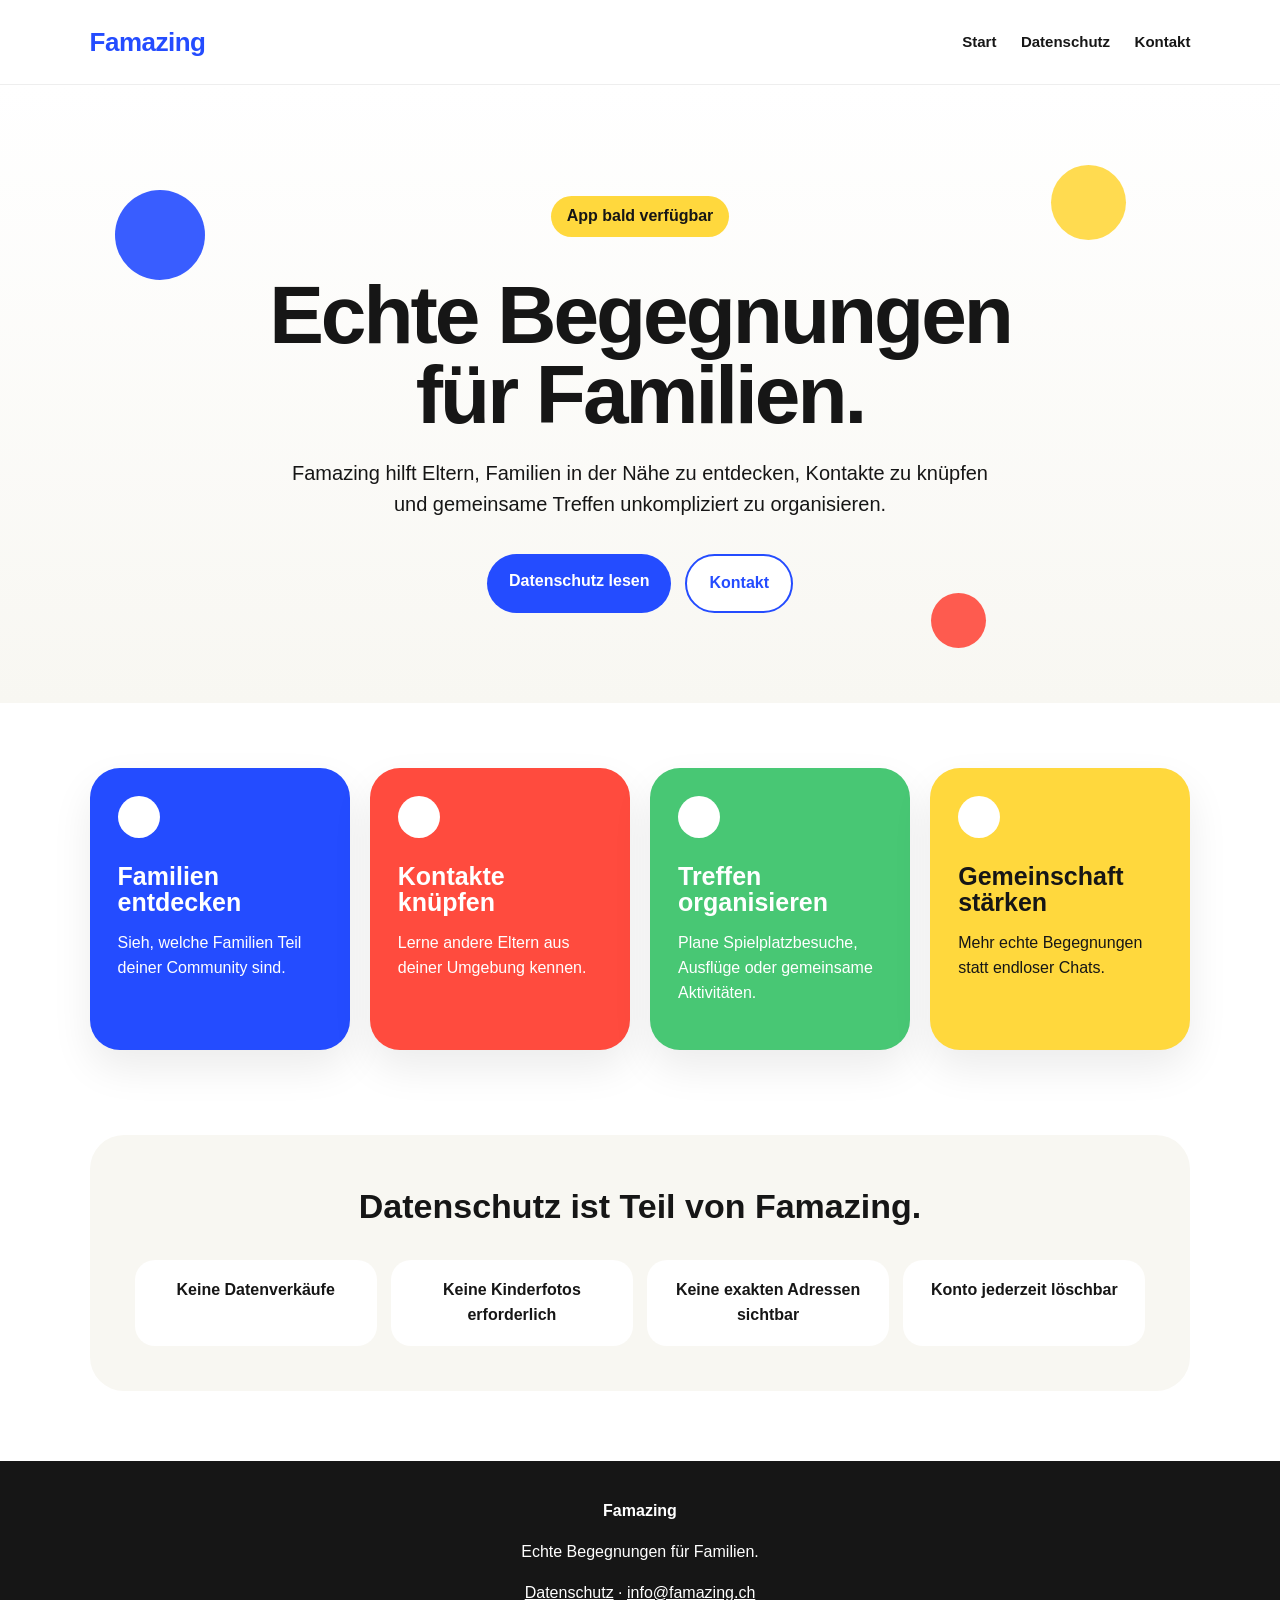
==== index.html @ 576e9fd9 "Add files via upload" ====
<!DOCTYPE html>
<html lang="de">
<head>
  <meta charset="UTF-8" />
  <meta name="viewport" content="width=device-width, initial-scale=1.0" />
  <title>Famazing – Echte Begegnungen für Familien</title>
  <meta name="description" content="Famazing bringt Familien aus der Nachbarschaft zusammen und erleichtert echte Begegnungen." />
  <link rel="stylesheet" href="style.css" />
</head>
<body>
  <header class="nav">
    <div class="brand">Famazing</div>
    <nav>
      <a href="index.html">Start</a>
      <a href="privacy.html">Datenschutz</a>
      <a href="mailto:info@famazing.ch">Kontakt</a>
    </nav>
  </header>

  <main>
    <section class="hero">
      <div class="blob blue"></div>
      <div class="blob yellow"></div>
      <div class="blob red"></div>

      <p class="eyebrow">App bald verfügbar</p>
      <h1>Echte Begegnungen für Familien.</h1>
      <p class="lead">
        Famazing hilft Eltern, Familien in der Nähe zu entdecken, Kontakte zu knüpfen
        und gemeinsame Treffen unkompliziert zu organisieren.
      </p>
      <div class="buttons">
        <a class="btn primary" href="privacy.html">Datenschutz lesen</a>
        <a class="btn secondary" href="mailto:info@famazing.ch">Kontakt</a>
      </div>
    </section>

    <section class="cards">
      <article class="card blue-card">
        <div class="icon">●</div>
        <h2>Familien entdecken</h2>
        <p>Sieh, welche Familien Teil deiner Community sind.</p>
      </article>

      <article class="card red-card">
        <div class="icon">●</div>
        <h2>Kontakte knüpfen</h2>
        <p>Lerne andere Eltern aus deiner Umgebung kennen.</p>
      </article>

      <article class="card green-card">
        <div class="icon">●</div>
        <h2>Treffen organisieren</h2>
        <p>Plane Spielplatzbesuche, Ausflüge oder gemeinsame Aktivitäten.</p>
      </article>

      <article class="card yellow-card">
        <div class="icon">●</div>
        <h2>Gemeinschaft stärken</h2>
        <p>Mehr echte Begegnungen statt endloser Chats.</p>
      </article>
    </section>

    <section class="trust">
      <h2>Datenschutz ist Teil von Famazing.</h2>
      <div class="trust-grid">
        <p>Keine Datenverkäufe</p>
        <p>Keine Kinderfotos erforderlich</p>
        <p>Keine exakten Adressen sichtbar</p>
        <p>Konto jederzeit löschbar</p>
      </div>
    </section>
  </main>

  <footer>
    <strong>Famazing</strong>
    <p>Echte Begegnungen für Familien.</p>
    <p><a href="privacy.html">Datenschutz</a> · <a href="mailto:info@famazing.ch">info@famazing.ch</a></p>
  </footer>
</body>
</html>
---- style.css ----
:root{
  --blue:#244CFF;
  --yellow:#FFD83D;
  --red:#FF4B3E;
  --green:#48C774;
  --dark:#161616;
  --soft:#F8F7F2;
}

*{box-sizing:border-box}

body{
  margin:0;
  font-family: Arial, Helvetica, sans-serif;
  color:var(--dark);
  background:white;
  line-height:1.55;
}

a{color:inherit}

.nav{
  display:flex;
  justify-content:space-between;
  align-items:center;
  padding:22px 7%;
  border-bottom:1px solid #eee;
  background:white;
  position:sticky;
  top:0;
  z-index:10;
}

.brand{
  font-size:26px;
  font-weight:900;
  color:var(--blue);
  letter-spacing:-0.5px;
}

nav a{
  margin-left:20px;
  text-decoration:none;
  font-weight:700;
  font-size:15px;
}

.hero{
  position:relative;
  overflow:hidden;
  padding:95px 7% 90px;
  text-align:center;
  background:linear-gradient(180deg,#fff 0%,var(--soft) 100%);
}

.eyebrow{
  display:inline-block;
  background:var(--yellow);
  padding:8px 16px;
  border-radius:999px;
  font-weight:800;
}

h1{
  font-size:clamp(42px,8vw,82px);
  line-height:0.98;
  letter-spacing:-3px;
  margin:22px auto;
  max-width:850px;
}

.lead{
  max-width:720px;
  margin:0 auto 34px;
  font-size:20px;
}

.buttons{
  display:flex;
  gap:14px;
  justify-content:center;
  flex-wrap:wrap;
}

.btn{
  padding:15px 22px;
  border-radius:999px;
  text-decoration:none;
  font-weight:900;
}

.primary{
  background:var(--blue);
  color:white;
}

.secondary{
  background:white;
  border:2px solid var(--blue);
  color:var(--blue);
}

.blob{
  position:absolute;
  border-radius:50%;
  opacity:.9;
}

.blob.blue{
  width:90px;height:90px;background:var(--blue);
  left:9%;top:105px;
}

.blob.yellow{
  width:75px;height:75px;background:var(--yellow);
  right:12%;top:80px;
}

.blob.red{
  width:55px;height:55px;background:var(--red);
  right:23%;bottom:55px;
}

.cards{
  display:grid;
  grid-template-columns:repeat(4,1fr);
  gap:20px;
  padding:65px 7%;
}

.card{
  min-height:250px;
  padding:28px;
  border-radius:30px;
  color:white;
  box-shadow:0 18px 40px rgba(0,0,0,.08);
}

.card h2{
  font-size:25px;
  line-height:1.05;
  margin:25px 0 12px;
}

.icon{
  width:42px;
  height:42px;
  border-radius:50%;
  background:white;
  color:transparent;
}

.blue-card{background:var(--blue)}
.red-card{background:var(--red)}
.green-card{background:var(--green)}
.yellow-card{background:var(--yellow); color:#161616}

.trust{
  margin:20px 7% 70px;
  padding:45px;
  border-radius:34px;
  background:var(--soft);
  text-align:center;
}

.trust h2{
  font-size:34px;
  margin-top:0;
}

.trust-grid{
  display:grid;
  grid-template-columns:repeat(4,1fr);
  gap:14px;
  margin-top:25px;
}

.trust-grid p{
  background:white;
  border-radius:20px;
  padding:18px;
  font-weight:800;
  margin:0;
}

.legal{
  max-width:860px;
  margin:0 auto;
  padding:65px 7%;
}

.legal h1{
  font-size:52px;
  letter-spacing:-2px;
  text-align:left;
}

.legal h2{
  margin-top:38px;
  color:var(--blue);
}

.muted{color:#777}

.legal section{
  border-bottom:1px solid #eee;
  padding-bottom:20px;
}

footer{
  padding:38px 7%;
  background:#161616;
  color:white;
  text-align:center;
}

footer a{
  color:white;
}

@media(max-width:900px){
  .cards,.trust-grid{
    grid-template-columns:1fr 1fr;
  }
}

@media(max-width:620px){
  .nav{
    display:block;
    text-align:center;
  }

  nav{
    margin-top:12px;
  }

  nav a{
    margin:0 8px;
  }

  .cards,.trust-grid{
    grid-template-columns:1fr;
  }

  .hero{
    padding-top:65px;
  }

  .blob{
    opacity:.25;
  }

  .legal h1{
    font-size:42px;
  }
}
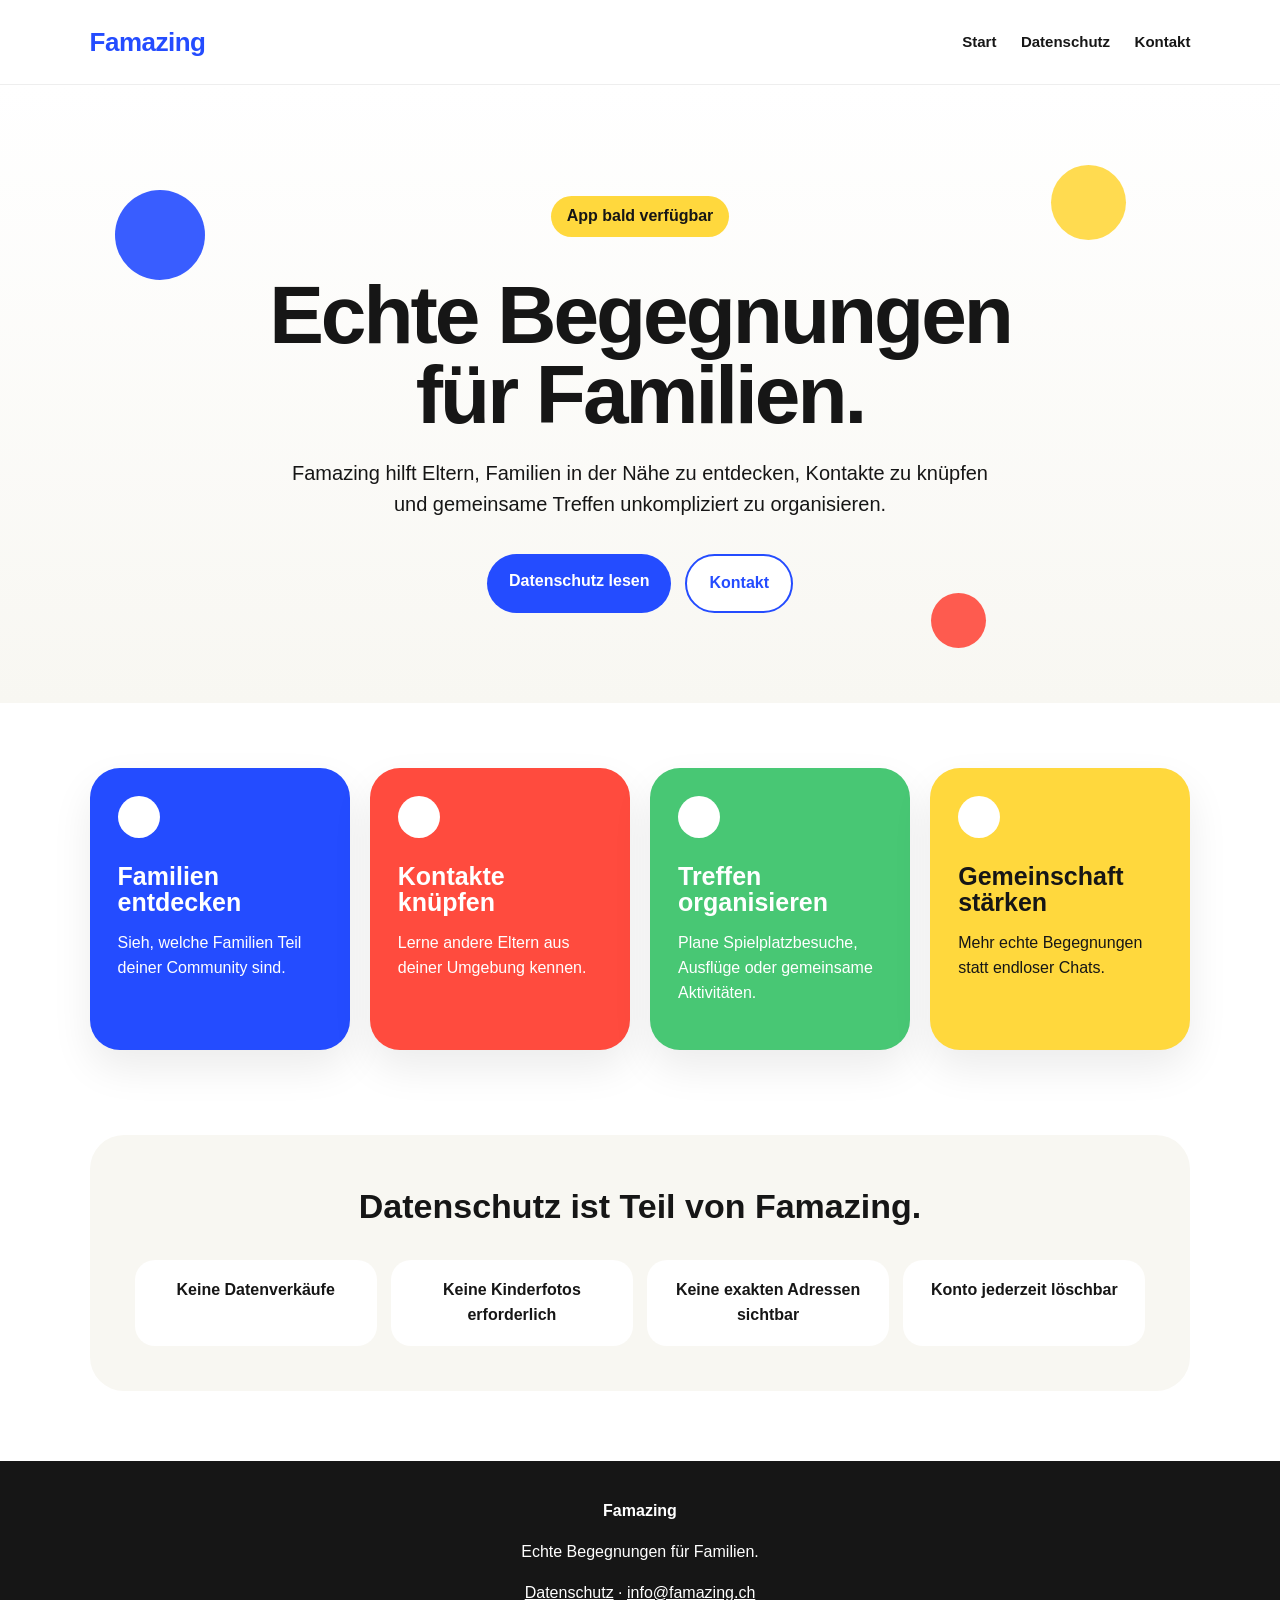
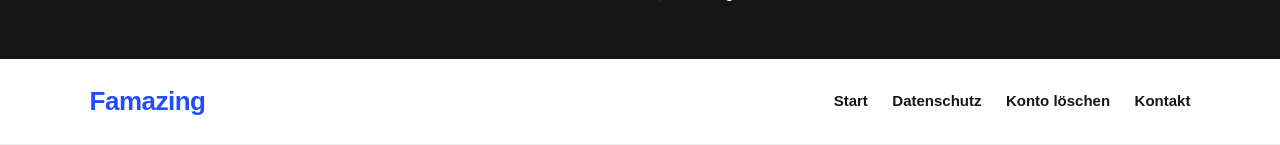
==== commit b6df7d96: "Update index.html" ====
--- a/index.html
+++ b/index.html
@@ -79,3 +79,12 @@
   </footer>
 </body>
 </html>
+<header class="nav">
+    <div class="brand">Famazing</div>
+    <nav>
+      <a href="index.html">Start</a>
+      <a href="privacy.html">Datenschutz</a>
+      <a href="konto-loeschen.html">Konto löschen</a>
+      <a href="mailto:info@famazing.ch">Kontakt</a>
+    </nav>
+  </header>
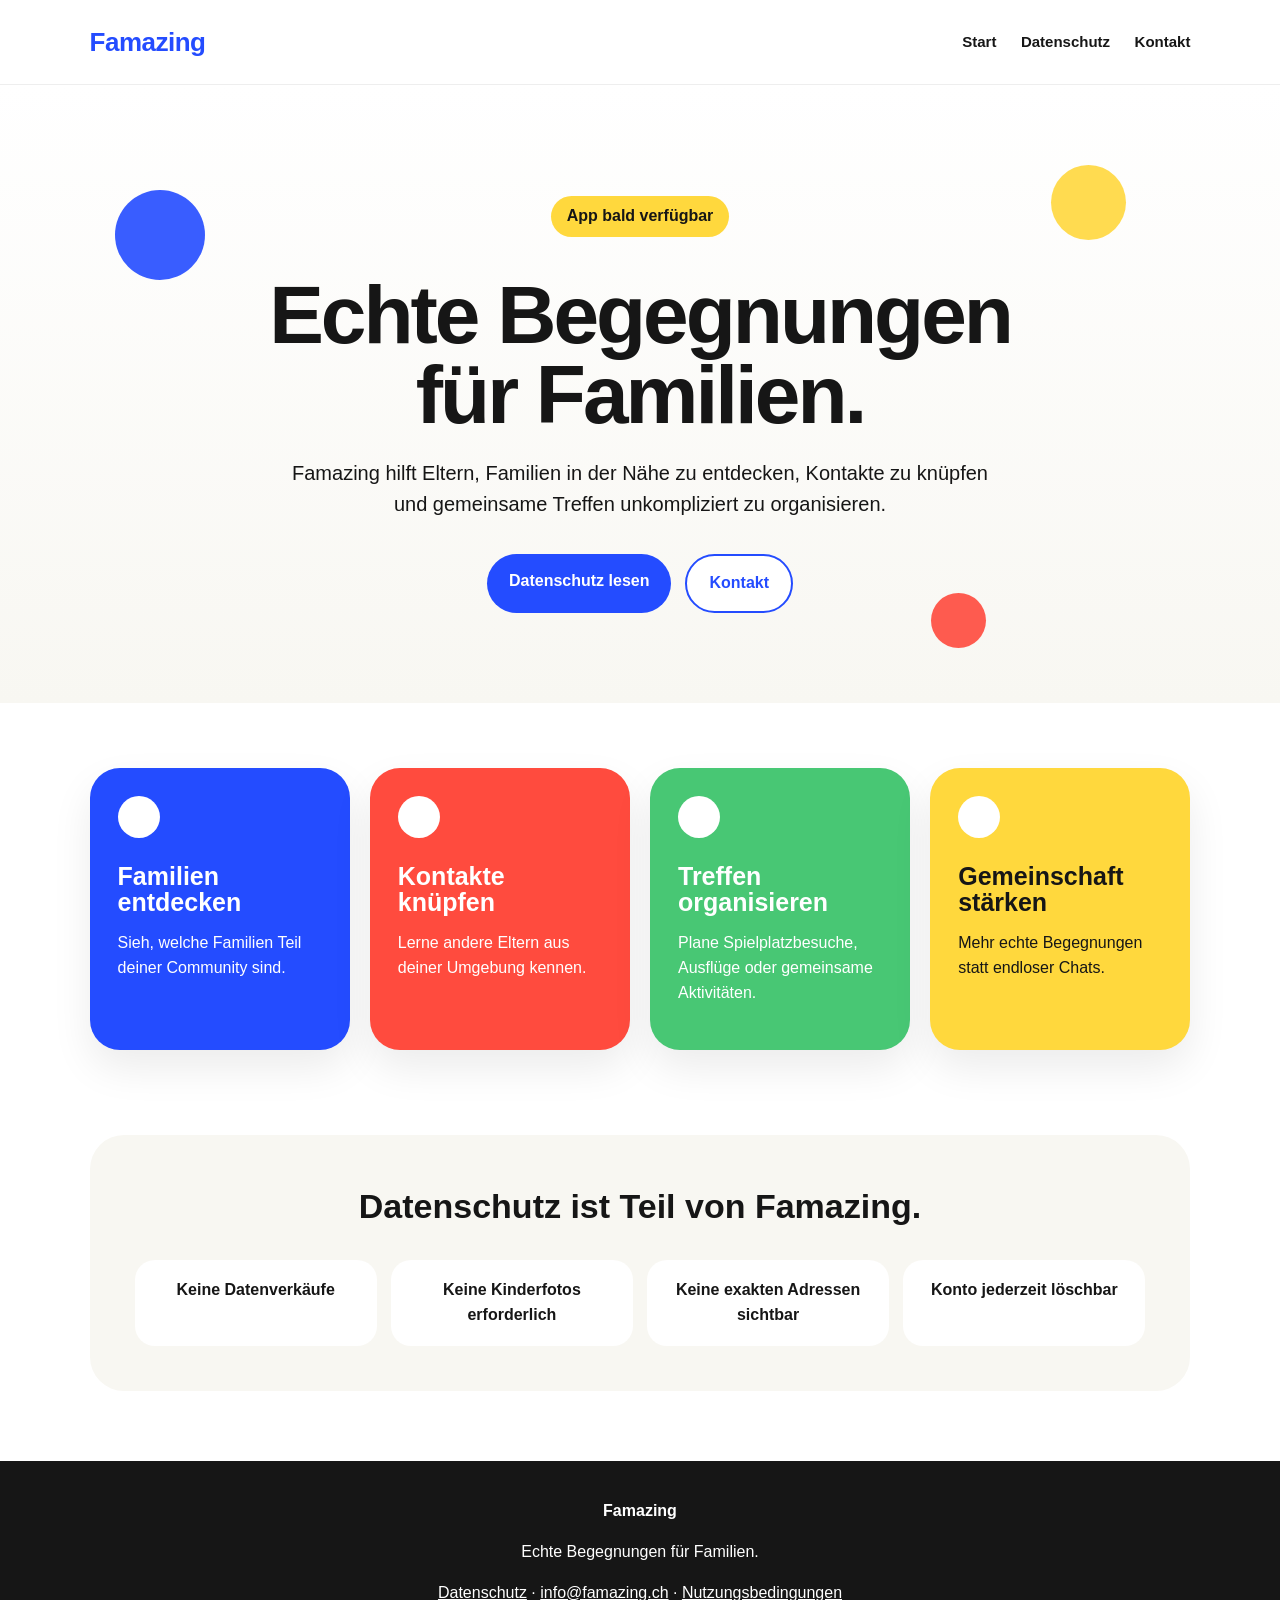
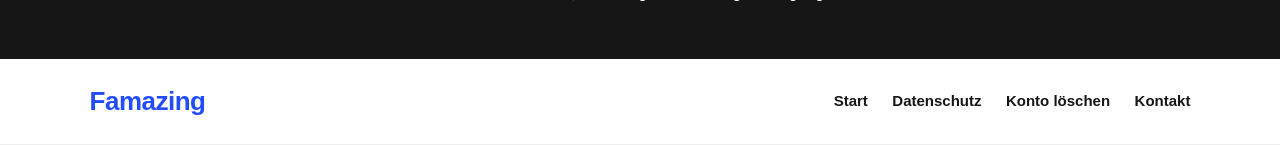
==== commit 4b13f6fa: "Update index.html" ====
--- a/index.html
+++ b/index.html
@@ -75,7 +75,7 @@
   <footer>
     <strong>Famazing</strong>
     <p>Echte Begegnungen für Familien.</p>
-    <p><a href="privacy.html">Datenschutz</a> · <a href="mailto:info@famazing.ch">info@famazing.ch</a></p>
+    <p><a href="privacy.html">Datenschutz</a> · <a href="mailto:info@famazing.ch">info@famazing.ch</a> · <a href="terms.html">Nutzungsbedingungen</a></p>
   </footer>
 </body>
 </html>
